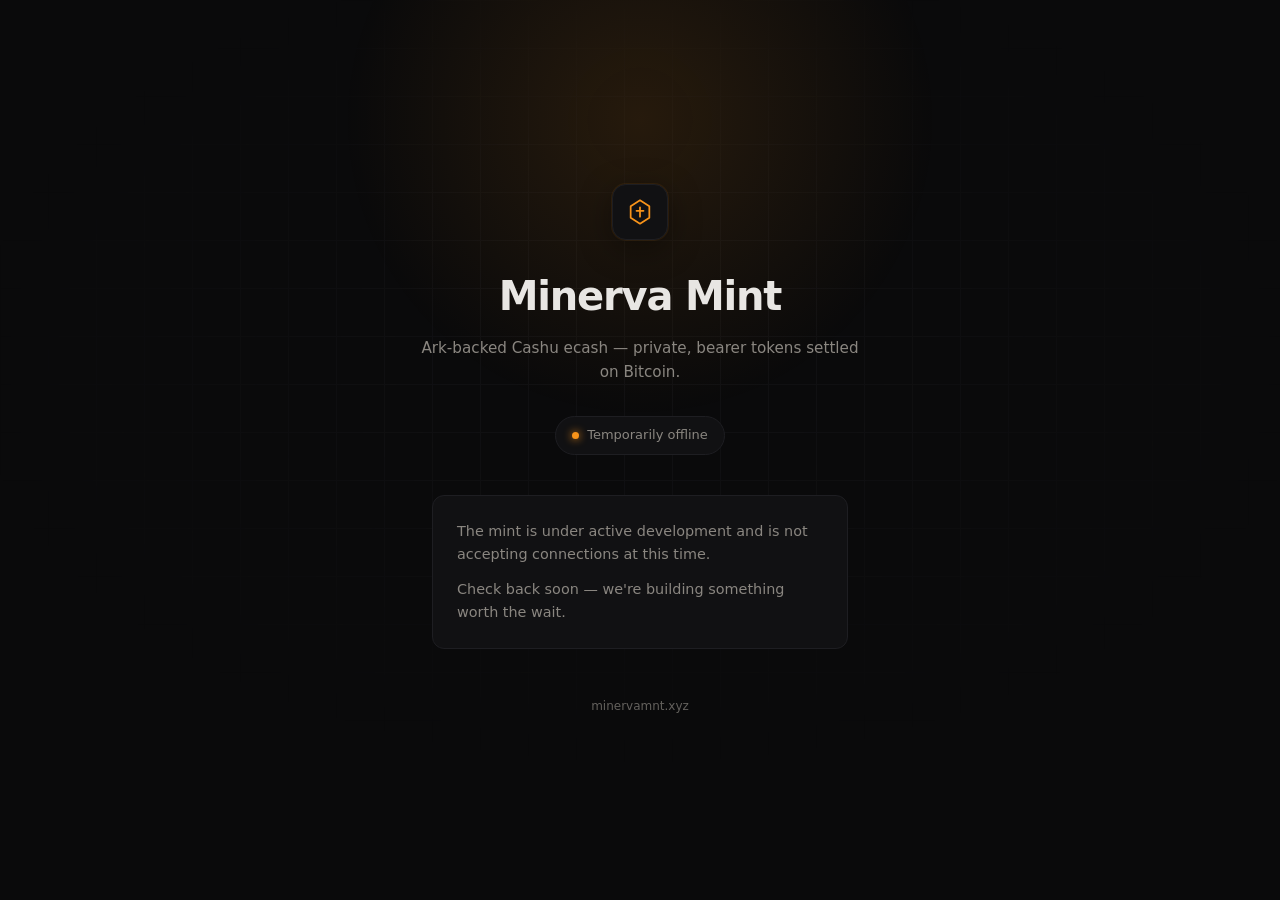
==== landing/index.html @ 11d20811 "Add static landing page mode for minervamnt.xyz. Mint API can be disabled in favor of a dark minimal" ====
<!DOCTYPE html>
<html lang="en">
<head>
  <meta charset="UTF-8">
  <meta name="viewport" content="width=device-width, initial-scale=1.0">
  <title>Minerva Mint</title>
  <meta name="description" content="Minerva Mint — Ark-backed Cashu ecash. Coming soon.">
  <style>
    :root {
      --bg: #0a0a0b;
      --surface: #111113;
      --border: #1e1e22;
      --text: #e8e6e3;
      --muted: #8a8680;
      --accent: #f7931a;
      --accent-dim: rgba(247, 147, 26, 0.12);
    }

    * {
      box-sizing: border-box;
      margin: 0;
      padding: 0;
    }

    html, body {
      height: 100%;
    }

    body {
      font-family: ui-sans-serif, system-ui, -apple-system, "Segoe UI", Roboto, sans-serif;
      background: var(--bg);
      color: var(--text);
      line-height: 1.6;
      -webkit-font-smoothing: antialiased;
    }

    .bg-grid {
      position: fixed;
      inset: 0;
      background-image:
        linear-gradient(var(--border) 1px, transparent 1px),
        linear-gradient(90deg, var(--border) 1px, transparent 1px);
      background-size: 48px 48px;
      opacity: 0.35;
      mask-image: radial-gradient(ellipse 70% 60% at 50% 40%, black 20%, transparent 75%);
      pointer-events: none;
    }

    .glow {
      position: fixed;
      top: -20%;
      left: 50%;
      transform: translateX(-50%);
      width: 600px;
      height: 600px;
      background: radial-gradient(circle, var(--accent-dim) 0%, transparent 70%);
      pointer-events: none;
    }

    main {
      position: relative;
      min-height: 100%;
      display: flex;
      flex-direction: column;
      align-items: center;
      justify-content: center;
      padding: 2rem 1.5rem;
      text-align: center;
    }

    .logo {
      width: 56px;
      height: 56px;
      margin-bottom: 1.5rem;
      border: 1px solid var(--border);
      border-radius: 14px;
      background: var(--surface);
      display: flex;
      align-items: center;
      justify-content: center;
      box-shadow: 0 0 0 1px rgba(247, 147, 26, 0.08), 0 8px 32px rgba(0, 0, 0, 0.4);
    }

    .logo svg {
      width: 28px;
      height: 28px;
    }

    h1 {
      font-size: clamp(1.75rem, 5vw, 2.5rem);
      font-weight: 600;
      letter-spacing: -0.03em;
      margin-bottom: 0.5rem;
    }

    .tagline {
      font-size: 0.95rem;
      color: var(--muted);
      margin-bottom: 2rem;
      max-width: 28rem;
    }

    .status {
      display: inline-flex;
      align-items: center;
      gap: 0.5rem;
      padding: 0.5rem 1rem;
      border: 1px solid var(--border);
      border-radius: 999px;
      background: var(--surface);
      font-size: 0.8125rem;
      color: var(--muted);
      margin-bottom: 2.5rem;
    }

    .status-dot {
      width: 7px;
      height: 7px;
      border-radius: 50%;
      background: var(--accent);
      box-shadow: 0 0 8px var(--accent);
      animation: pulse 2.5s ease-in-out infinite;
    }

    @keyframes pulse {
      0%, 100% { opacity: 1; }
      50% { opacity: 0.4; }
    }

    .card {
      max-width: 26rem;
      padding: 1.5rem;
      border: 1px solid var(--border);
      border-radius: 12px;
      background: var(--surface);
      text-align: left;
    }

    .card p {
      font-size: 0.9rem;
      color: var(--muted);
    }

    .card p + p {
      margin-top: 0.75rem;
    }

    footer {
      position: relative;
      margin-top: 3rem;
      font-size: 0.75rem;
      color: var(--muted);
      opacity: 0.7;
    }
  </style>
</head>
<body>
  <div class="bg-grid" aria-hidden="true"></div>
  <div class="glow" aria-hidden="true"></div>

  <main>
    <div class="logo" aria-hidden="true">
      <svg viewBox="0 0 24 24" fill="none" xmlns="http://www.w3.org/2000/svg">
        <path d="M12 2L4 7v10l8 5 8-5V7l-8-5z" stroke="#f7931a" stroke-width="1.5" stroke-linejoin="round"/>
        <path d="M12 8v8M9 11h6" stroke="#f7931a" stroke-width="1.5" stroke-linecap="round"/>
      </svg>
    </div>

    <h1>Minerva Mint</h1>
    <p class="tagline">Ark-backed Cashu ecash — private, bearer tokens settled on Bitcoin.</p>

    <div class="status">
      <span class="status-dot" aria-hidden="true"></span>
      Temporarily offline
    </div>

    <div class="card">
      <p>The mint is under active development and is not accepting connections at this time.</p>
      <p>Check back soon — we're building something worth the wait.</p>
    </div>

    <footer>minervamnt.xyz</footer>
  </main>
</body>
</html>
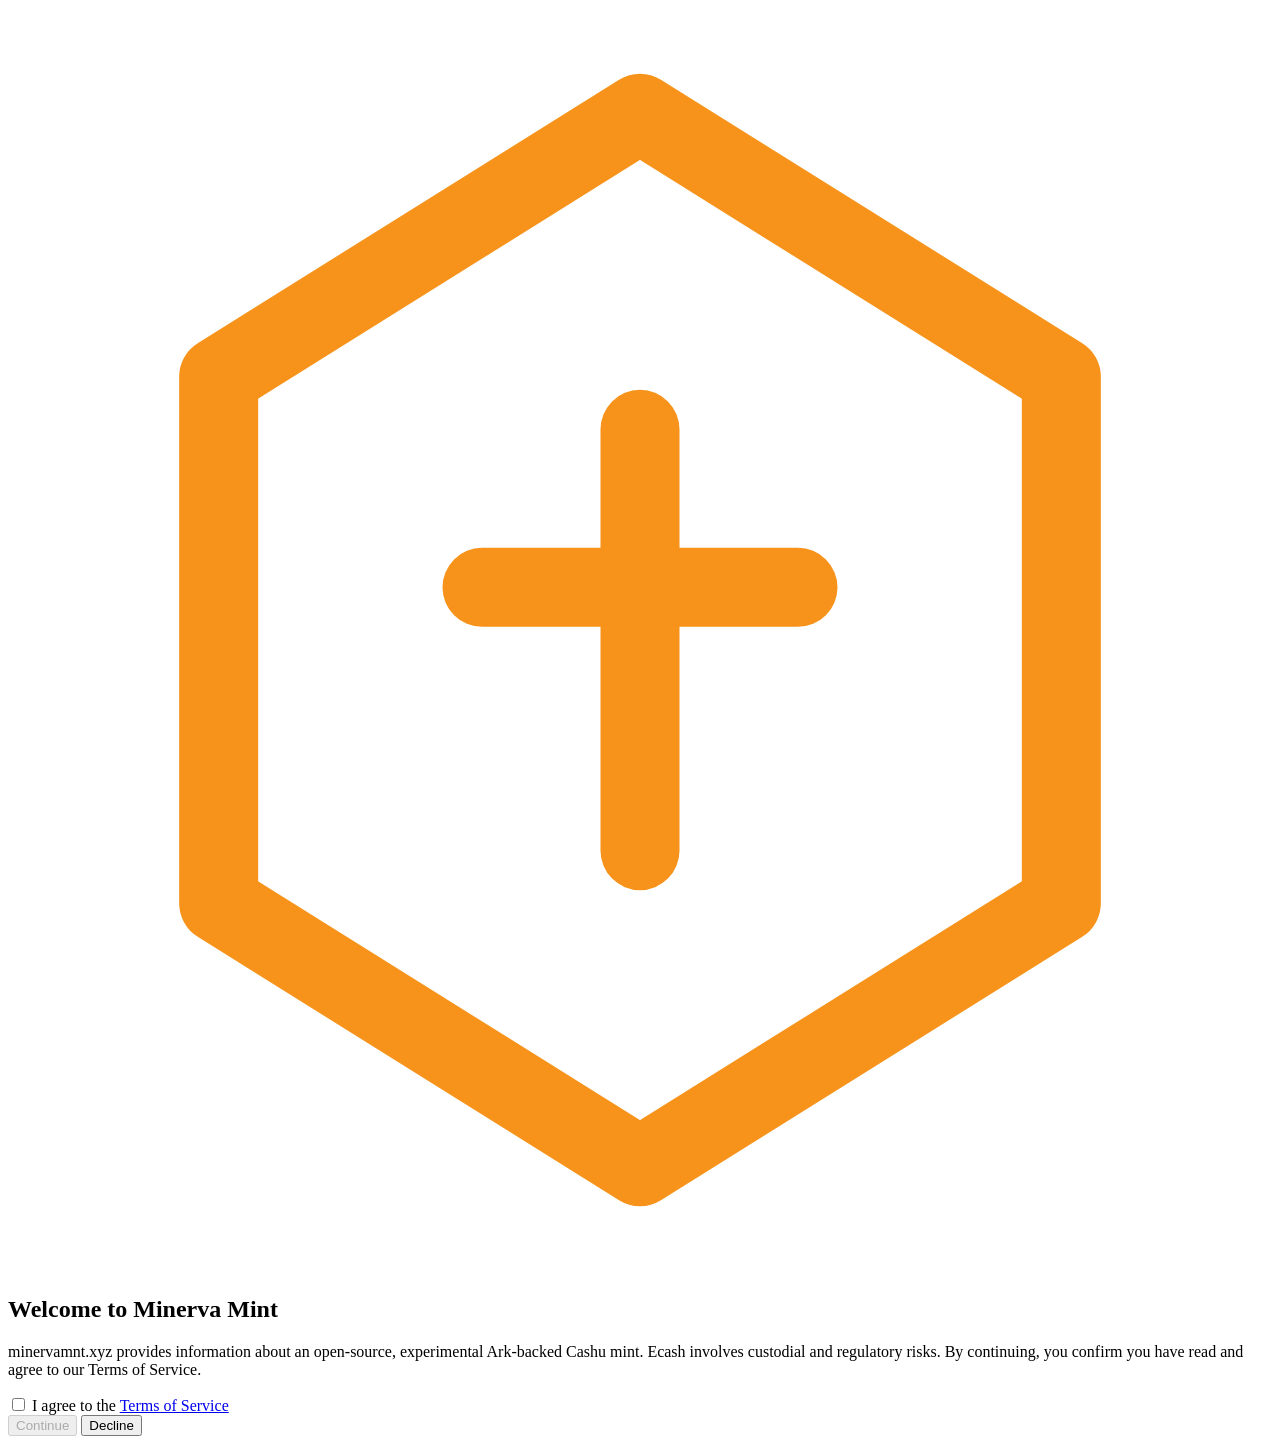
==== commit 7e696f44: "Add Terms of Service gate and legal page to landing site. Require explicit ToS acceptance before vie" ====
--- a/landing/index.html
+++ b/landing/index.html
@@ -4,161 +4,45 @@
   <meta charset="UTF-8">
   <meta name="viewport" content="width=device-width, initial-scale=1.0">
   <title>Minerva Mint</title>
-  <meta name="description" content="Minerva Mint — Ark-backed Cashu ecash. Coming soon.">
-  <style>
-    :root {
-      --bg: #0a0a0b;
-      --surface: #111113;
-      --border: #1e1e22;
-      --text: #e8e6e3;
-      --muted: #8a8680;
-      --accent: #f7931a;
-      --accent-dim: rgba(247, 147, 26, 0.12);
-    }
-
-    * {
-      box-sizing: border-box;
-      margin: 0;
-      padding: 0;
-    }
-
-    html, body {
-      height: 100%;
-    }
-
-    body {
-      font-family: ui-sans-serif, system-ui, -apple-system, "Segoe UI", Roboto, sans-serif;
-      background: var(--bg);
-      color: var(--text);
-      line-height: 1.6;
-      -webkit-font-smoothing: antialiased;
-    }
-
-    .bg-grid {
-      position: fixed;
-      inset: 0;
-      background-image:
-        linear-gradient(var(--border) 1px, transparent 1px),
-        linear-gradient(90deg, var(--border) 1px, transparent 1px);
-      background-size: 48px 48px;
-      opacity: 0.35;
-      mask-image: radial-gradient(ellipse 70% 60% at 50% 40%, black 20%, transparent 75%);
-      pointer-events: none;
-    }
-
-    .glow {
-      position: fixed;
-      top: -20%;
-      left: 50%;
-      transform: translateX(-50%);
-      width: 600px;
-      height: 600px;
-      background: radial-gradient(circle, var(--accent-dim) 0%, transparent 70%);
-      pointer-events: none;
-    }
-
-    main {
-      position: relative;
-      min-height: 100%;
-      display: flex;
-      flex-direction: column;
-      align-items: center;
-      justify-content: center;
-      padding: 2rem 1.5rem;
-      text-align: center;
-    }
-
-    .logo {
-      width: 56px;
-      height: 56px;
-      margin-bottom: 1.5rem;
-      border: 1px solid var(--border);
-      border-radius: 14px;
-      background: var(--surface);
-      display: flex;
-      align-items: center;
-      justify-content: center;
-      box-shadow: 0 0 0 1px rgba(247, 147, 26, 0.08), 0 8px 32px rgba(0, 0, 0, 0.4);
-    }
-
-    .logo svg {
-      width: 28px;
-      height: 28px;
-    }
-
-    h1 {
-      font-size: clamp(1.75rem, 5vw, 2.5rem);
-      font-weight: 600;
-      letter-spacing: -0.03em;
-      margin-bottom: 0.5rem;
-    }
-
-    .tagline {
-      font-size: 0.95rem;
-      color: var(--muted);
-      margin-bottom: 2rem;
-      max-width: 28rem;
-    }
-
-    .status {
-      display: inline-flex;
-      align-items: center;
-      gap: 0.5rem;
-      padding: 0.5rem 1rem;
-      border: 1px solid var(--border);
-      border-radius: 999px;
-      background: var(--surface);
-      font-size: 0.8125rem;
-      color: var(--muted);
-      margin-bottom: 2.5rem;
-    }
-
-    .status-dot {
-      width: 7px;
-      height: 7px;
-      border-radius: 50%;
-      background: var(--accent);
-      box-shadow: 0 0 8px var(--accent);
-      animation: pulse 2.5s ease-in-out infinite;
-    }
-
-    @keyframes pulse {
-      0%, 100% { opacity: 1; }
-      50% { opacity: 0.4; }
-    }
-
-    .card {
-      max-width: 26rem;
-      padding: 1.5rem;
-      border: 1px solid var(--border);
-      border-radius: 12px;
-      background: var(--surface);
-      text-align: left;
-    }
-
-    .card p {
-      font-size: 0.9rem;
-      color: var(--muted);
-    }
-
-    .card p + p {
-      margin-top: 0.75rem;
-    }
-
-    footer {
-      position: relative;
-      margin-top: 3rem;
-      font-size: 0.75rem;
-      color: var(--muted);
-      opacity: 0.7;
-    }
-  </style>
+  <meta name="description" content="Minerva Mint — Ark-backed Cashu ecash. Open-source freedom-tech infrastructure.">
+  <link rel="stylesheet" href="/styles.css">
+  <script src="/tos.js" defer></script>
 </head>
-<body>
+<body class="tos-locked">
   <div class="bg-grid" aria-hidden="true"></div>
   <div class="glow" aria-hidden="true"></div>
 
-  <main>
+  <!-- Terms gate: must accept before viewing site -->
+  <div id="tos-gate" class="tos-gate" role="dialog" aria-modal="true" aria-labelledby="tos-title">
+    <div class="tos-panel">
+      <div class="logo" aria-hidden="true">
+        <svg viewBox="0 0 24 24" fill="none" xmlns="http://www.w3.org/2000/svg">
+          <path d="M12 2L4 7v10l8 5 8-5V7l-8-5z" stroke="#f7931a" stroke-width="1.5" stroke-linejoin="round"/>
+          <path d="M12 8v8M9 11h6" stroke="#f7931a" stroke-width="1.5" stroke-linecap="round"/>
+        </svg>
+      </div>
+
+      <h2 id="tos-title">Welcome to Minerva Mint</h2>
+      <p class="intro">
+        minervamnt.xyz provides information about an open-source, experimental
+        Ark-backed Cashu mint. Ecash involves custodial and regulatory risks.
+        By continuing, you confirm you have read and agree to our Terms of Service.
+      </p>
+
+      <label class="tos-check" for="tos-agree">
+        <input type="checkbox" id="tos-agree" name="tos-agree">
+        <span>I agree to the <a href="/terms.html" target="_blank" rel="noopener noreferrer">Terms of Service</a></span>
+      </label>
+
+      <div class="tos-actions">
+        <button type="button" class="btn btn-primary" id="tos-continue" disabled>Continue</button>
+        <button type="button" class="btn btn-ghost" id="tos-decline">Decline</button>
+      </div>
+      <p class="tos-decline-msg" id="tos-decline-msg" aria-live="polite"></p>
+    </div>
+  </div>
+
+  <main id="site-content" class="home-main" hidden>
     <div class="logo" aria-hidden="true">
       <svg viewBox="0 0 24 24" fill="none" xmlns="http://www.w3.org/2000/svg">
         <path d="M12 2L4 7v10l8 5 8-5V7l-8-5z" stroke="#f7931a" stroke-width="1.5" stroke-linejoin="round"/>
@@ -167,7 +51,7 @@
     </div>
 
     <h1>Minerva Mint</h1>
-    <p class="tagline">Ark-backed Cashu ecash — private, bearer tokens settled on Bitcoin.</p>
+    <p class="tagline">Ark-backed Cashu ecash — private bearer tokens settled on Bitcoin.</p>
 
     <div class="status">
       <span class="status-dot" aria-hidden="true"></span>
@@ -176,10 +60,14 @@
 
     <div class="card">
       <p>The mint is under active development and is not accepting connections at this time.</p>
-      <p>Check back soon — we're building something worth the wait.</p>
+      <p>Check back soon — we're building open-source freedom-tech infrastructure worth the wait.</p>
     </div>
 
-    <footer>minervamnt.xyz</footer>
+    <footer class="site-footer">
+      <span>minervamnt.xyz</span>
+      <a href="/terms.html">Terms of Service</a>
+      <a href="https://github.com/Z0rlord/minervamnt" rel="noopener noreferrer">GitHub</a>
+    </footer>
   </main>
 </body>
 </html>
